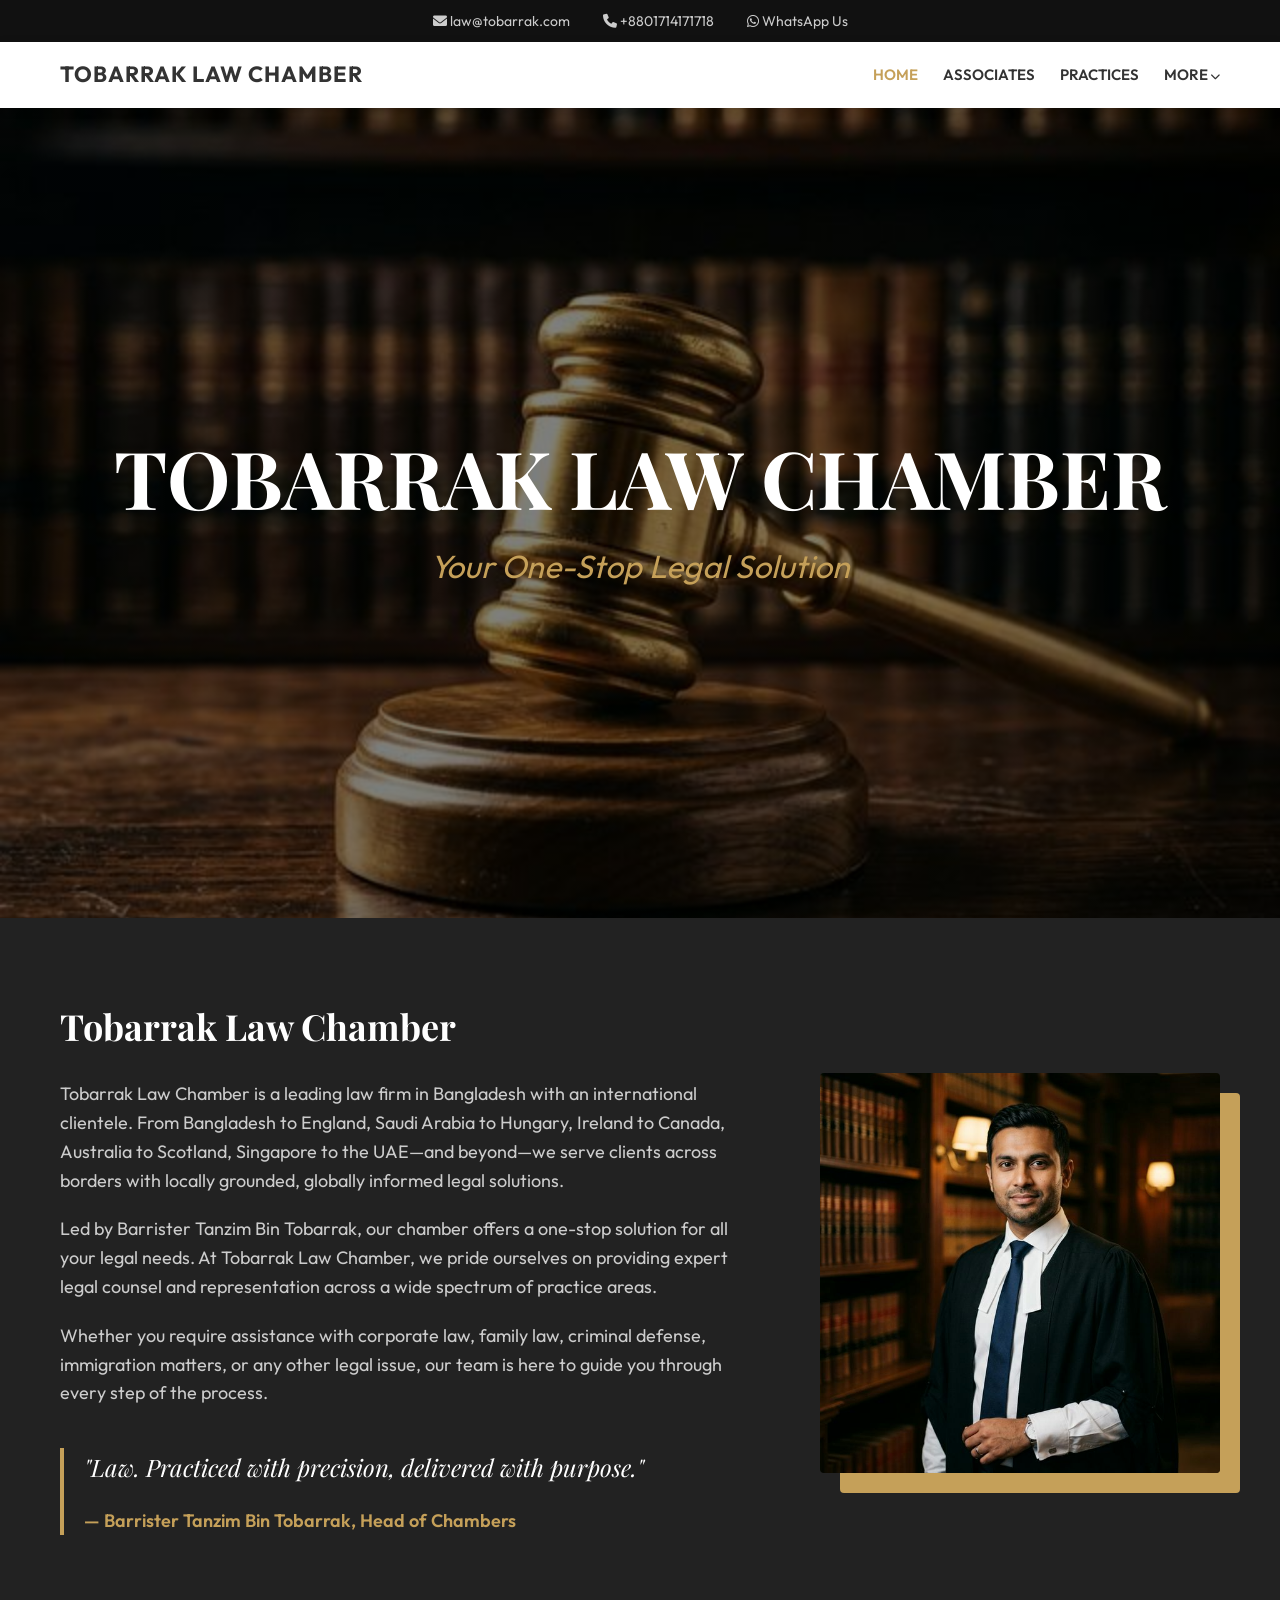
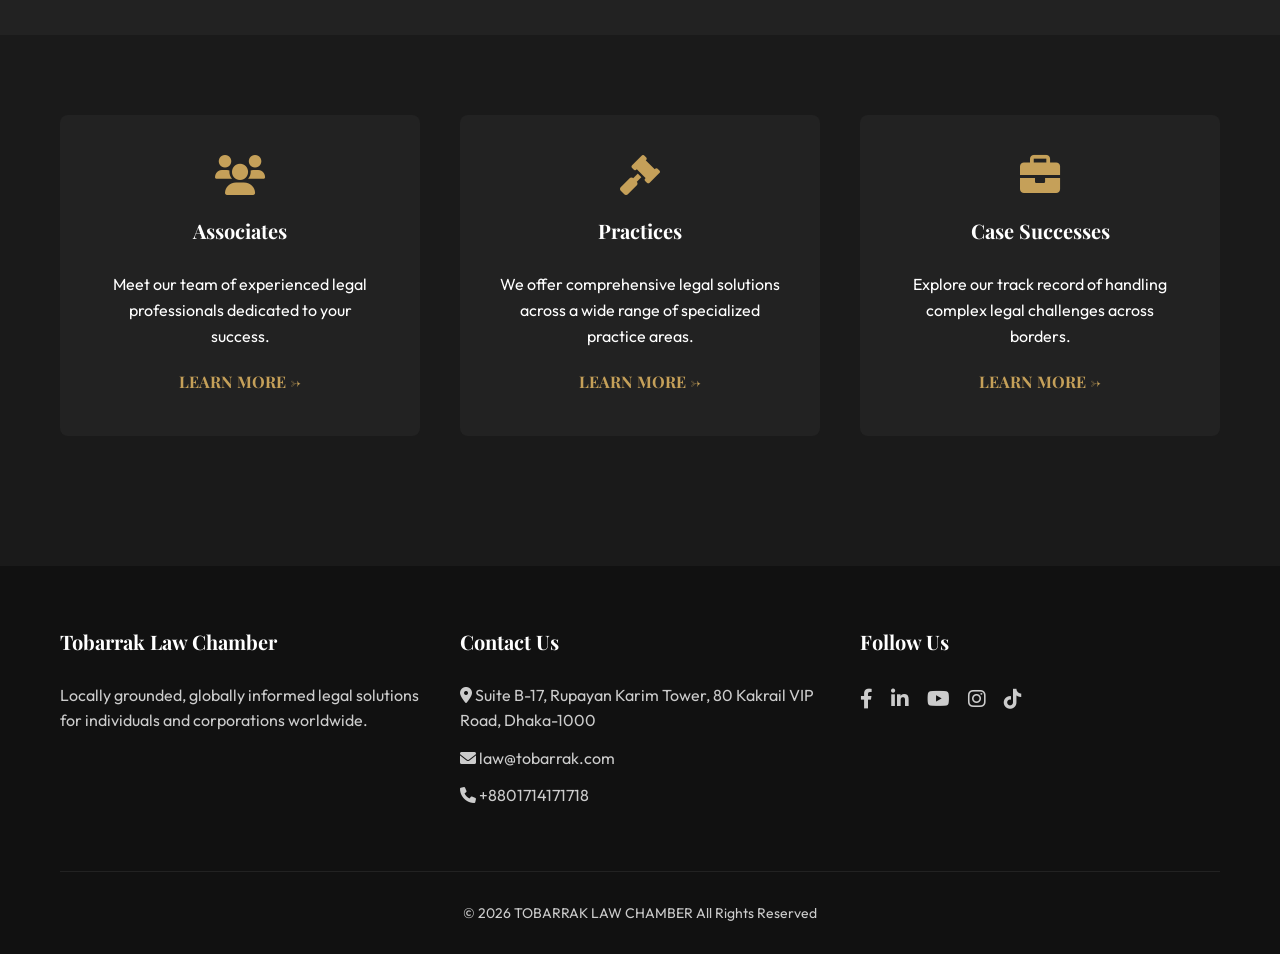
==== index.html @ a525fd48 "Initial commit: Tobarrak Law Chamber website clone (raw HTML/CSS/JS)" ====
<!DOCTYPE html>
<html lang="en">
<head>
    <meta charset="UTF-8">
    <meta name="viewport" content="width=device-width, initial-scale=1.0">
    <title>TOBARRAK LAW CHAMBER - Your One-Stop Legal Solution</title>
    <link rel="stylesheet" href="css/style.css">
    <!-- Font Awesome for icons -->
    <link rel="stylesheet" href="https://cdnjs.cloudflare.com/ajax/libs/font-awesome/6.0.0/css/all.min.css">
</head>
<body>
    <!-- Top Contact Bar -->
    <div class="top-bar">
        <div class="container">
            <a href="mailto:law@tobarrak.com"><i class="fas fa-envelope"></i> law@tobarrak.com</a>
            <a href="tel:+8801714171718"><i class="fas fa-phone"></i> +8801714171718</a>
            <a href="http://wa.me/8801614171718" target="_blank"><i class="fab fa-whatsapp"></i> WhatsApp Us</a>
        </div>
    </div>

    <!-- Header Navigation -->
    <header>
        <div class="nav-container">
            <div class="logo-area">
                <div class="site-title">Tobarrak Law Chamber</div>
            </div>
            <div class="menu-toggle">
                <i class="fas fa-bars"></i>
            </div>
            <nav>
                <ul>
                    <li class="active"><a href="index.html">Home</a></li>
                    <li><a href="associates.html">Associates</a></li>
                    <li><a href="practices.html">Practices</a></li>
                    <li>
                        <a href="#">More <i class="fas fa-chevron-down" style="font-size: 10px;"></i></a>
                        <div class="dropdown-menu">
                            <a href="case-client-successes.html">Case & Client Successes</a>
                            <a href="contact-us.html">Contact Us</a>
                        </div>
                    </li>
                </ul>
            </nav>
        </div>
    </header>

    <!-- Hero Section -->
    <section class="hero">
        <h1 class="hero-title animate-on-scroll">TOBARRAK LAW CHAMBER</h1>
        <p class="hero-tagline animate-on-scroll">Your One-Stop Legal Solution</p>
    </section>

    <!-- About Section -->
    <section class="dark-section">
        <div class="container">
            <div class="about-grid">
                <div class="about-text animate-on-scroll">
                    <h2>Tobarrak Law Chamber</h2>
                    <p>Tobarrak Law Chamber is a leading law firm in Bangladesh with an international clientele. From Bangladesh to England, Saudi Arabia to Hungary, Ireland to Canada, Australia to Scotland, Singapore to the UAE—and beyond—we serve clients across borders with locally grounded, globally informed legal solutions.</p>
                    <p>Led by Barrister Tanzim Bin Tobarrak, our chamber offers a one-stop solution for all your legal needs. At Tobarrak Law Chamber, we pride ourselves on providing expert legal counsel and representation across a wide spectrum of practice areas.</p>
                    <p>Whether you require assistance with corporate law, family law, criminal defense, immigration matters, or any other legal issue, our team is here to guide you through every step of the process.</p>
                    <div style="margin-top: 40px; border-left: 4px solid var(--accent); padding-left: 20px;">
                        <p class="serif" style="font-style: italic; font-size: 24px; color: #fff;">"Law. Practiced with precision, delivered with purpose."</p>
                        <p style="font-weight: 600; color: var(--accent);">— Barrister Tanzim Bin Tobarrak, Head of Chambers</p>
                    </div>
                </div>
                <div class="about-img animate-on-scroll">
                    <img src="assets/barrister.png" alt="Barrister Tanzim Bin Tobarrak">
                </div>
            </div>
        </div>
    </section>

    <!-- Quick Links Grid -->
    <section>
        <div class="container">
            <div class="footer-grid">
                <div class="footer-col" style="background: #222; padding: 40px; border-radius: 8px; text-align: center;">
                    <i class="fas fa-users" style="font-size: 40px; color: var(--accent); margin-bottom: 20px;"></i>
                    <h3>Associates</h3>
                    <p style="margin-bottom: 20px;">Meet our team of experienced legal professionals dedicated to your success.</p>
                    <a href="associates.html" class="serif" style="color: var(--accent); font-weight: 700;">LEARN MORE &rarr;</a>
                </div>
                <div class="footer-col" style="background: #222; padding: 40px; border-radius: 8px; text-align: center;">
                    <i class="fas fa-gavel" style="font-size: 40px; color: var(--accent); margin-bottom: 20px;"></i>
                    <h3>Practices</h3>
                    <p style="margin-bottom: 20px;">We offer comprehensive legal solutions across a wide range of specialized practice areas.</p>
                    <a href="practices.html" class="serif" style="color: var(--accent); font-weight: 700;">LEARN MORE &rarr;</a>
                </div>
                <div class="footer-col" style="background: #222; padding: 40px; border-radius: 8px; text-align: center;">
                    <i class="fas fa-briefcase" style="font-size: 40px; color: var(--accent); margin-bottom: 20px;"></i>
                    <h3>Case Successes</h3>
                    <p style="margin-bottom: 20px;">Explore our track record of handling complex legal challenges across borders.</p>
                    <a href="case-client-successes.html" class="serif" style="color: var(--accent); font-weight: 700;">LEARN MORE &rarr;</a>
                </div>
            </div>
        </div>
    </section>

    <!-- Footer -->
    <footer>
        <div class="container">
            <div class="footer-grid">
                <div class="footer-col">
                    <h3 class="serif">Tobarrak Law Chamber</h3>
                    <p>Locally grounded, globally informed legal solutions for individuals and corporations worldwide.</p>
                </div>
                <div class="footer-col">
                    <h3>Contact Us</h3>
                    <ul class="footer-links">
                        <li><i class="fas fa-location-dot"></i> Suite B-17, Rupayan Karim Tower, 80 Kakrail VIP Road, Dhaka-1000</li>
                        <li><i class="fas fa-envelope"></i> law@tobarrak.com</li>
                        <li><i class="fas fa-phone"></i> +8801714171718</li>
                    </ul>
                </div>
                <div class="footer-col">
                    <h3>Follow Us</h3>
                    <div class="social-icons">
                        <a href="#"><i class="fab fa-facebook-f"></i></a>
                        <a href="#"><i class="fab fa-linkedin-in"></i></a>
                        <a href="#"><i class="fab fa-youtube"></i></a>
                        <a href="#"><i class="fab fa-instagram"></i></a>
                        <a href="#"><i class="fab fa-tiktok"></i></a>
                    </div>
                </div>
            </div>
            <div class="copyright">
                <p>&copy; 2026 TOBARRAK LAW CHAMBER All Rights Reserved</p>
            </div>
        </div>
    </footer>

    <script src="js/main.js"></script>
</body>
</html>
---- css/style.css ----
@import url('https://fonts.googleapis.com/css2?family=Outfit:wght@300;400;600&family=Playfair+Display:ital,wght@0,400;0,700;1,400&display=swap');

:root {
    --primary-bg: #1a1a1a;
    --secondary-bg: #222222;
    --accent: #c5a059;
    --accent-hover: #b38f4d;
    --text-main: #ffffff;
    --text-muted: #cccccc;
    --header-bg: #ffffff;
    --nav-text: #333333;
    --top-bar-bg: #111111;
    --max-width: 1200px;
    --section-padding: 80px 20px;
    --transition: all 0.3s ease;
}

* {
    margin: 0;
    padding: 0;
    box-sizing: border-box;
}

body {
    font-family: 'Outfit', sans-serif;
    line-height: 1.6;
    color: var(--text-main);
    background-color: var(--primary-bg);
    overflow-x: hidden;
}

h1, h2, h3, .serif {
    font-family: 'Playfair Display', serif;
}

a {
    text-decoration: none;
    color: inherit;
    transition: var(--transition);
}

ul {
    list-style: none;
}

.container {
    max-width: var(--max-width);
    margin: 0 auto;
    padding: 0 20px;
}

/* Header & Nav */
.top-bar {
    background-color: var(--top-bar-bg);
    padding: 10px 0;
    font-size: 14px;
    text-align: center;
}

.top-bar a {
    margin: 0 15px;
    color: var(--text-muted);
}

.top-bar a:hover {
    color: var(--accent);
}

header {
    background: var(--header-bg);
    color: var(--nav-text);
    padding: 15px 0;
    position: sticky;
    top: 0;
    z-index: 1000;
    box-shadow: 0 2px 10px rgba(0,0,0,0.1);
    transition: var(--transition);
}

.nav-container {
    display: flex;
    justify-content: space-between;
    align-items: center;
    max-width: var(--max-width);
    margin: 0 auto;
    padding: 0 20px;
}

.logo-area {
    display: flex;
    align-items: center;
}

.logo-img {
    height: 40px;
    margin-right: 15px;
}

.site-title {
    font-size: 22px;
    font-weight: 700;
    text-transform: uppercase;
    letter-spacing: 1px;
}

nav ul {
    display: flex;
    align-items: center;
}

nav li {
    margin-left: 25px;
    position: relative;
}

nav a {
    font-weight: 600;
    font-size: 15px;
    text-transform: uppercase;
}

nav a:hover, nav li.active a {
    color: var(--accent);
}

/* Dropdown */
.dropdown-menu {
    position: absolute;
    top: 100%;
    right: 0;
    background: #fff;
    min-width: 200px;
    box-shadow: 0 5px 15px rgba(0,0,0,0.1);
    opacity: 0;
    visibility: hidden;
    transform: translateY(10px);
    transition: var(--transition);
    padding: 10px 0;
}

nav li:hover .dropdown-menu {
    opacity: 1;
    visibility: visible;
    transform: translateY(0);
}

.dropdown-menu a {
    display: block;
    padding: 10px 20px;
    text-transform: none;
    font-weight: 400;
}

.dropdown-menu a:hover {
    background: #f9f9f9;
}

/* Hero Section */
.hero {
    height: 90vh;
    background: linear-gradient(rgba(0,0,0,0.5), rgba(0,0,0,0.5)), url('../assets/hero-bg.png');
    background-size: cover;
    background-position: center;
    display: flex;
    flex-direction: column;
    justify-content: center;
    align-items: center;
    text-align: center;
    padding: 20px;
}

.hero-title {
    font-size: clamp(40px, 8vw, 80px);
    margin-bottom: 20px;
    color: #fff;
    text-transform: uppercase;
    line-height: 1.1;
}

.hero-tagline {
    font-size: clamp(20px, 4vw, 32px);
    font-style: italic;
    color: var(--accent);
}

/* Sections */
section {
    padding: var(--section-padding);
}

.dark-section {
    background-color: var(--secondary-bg);
}

/* About Section */
.about-grid {
    display: grid;
    grid-template-columns: 1fr 400px;
    gap: 60px;
    align-items: center;
}

.about-text h2 {
    font-size: 36px;
    margin-bottom: 25px;
}

.about-text p {
    margin-bottom: 20px;
    color: var(--text-muted);
    font-size: 18px;
}

.about-img img {
    width: 100%;
    border-radius: 4px;
    box-shadow: 20px 20px 0 var(--accent);
}

/* Footer style */
footer {
    background: #111;
    padding: 60px 0 30px;
    color: var(--text-muted);
}

.footer-grid {
    display: grid;
    grid-template-columns: repeat(auto-fit, minmax(250px, 1fr));
    gap: 40px;
    margin-bottom: 50px;
}

.footer-col h3 {
    color: #fff;
    margin-bottom: 25px;
    font-size: 20px;
}

.footer-links li {
    margin-bottom: 12px;
}

.social-icons a {
    font-size: 20px;
    margin-right: 15px;
}

.copyright {
    text-align: center;
    border-top: 1px solid #222;
    padding-top: 30px;
    font-size: 14px;
}

/* Mobile Nav Toggle */
.menu-toggle {
    display: none;
    font-size: 24px;
    cursor: pointer;
}

@media (max-width: 991px) {
    .about-grid {
        grid-template-columns: 1fr;
    }
    
    .about-img {
        order: -1;
        max-width: 500px;
        margin: 0 auto;
    }

    .menu-toggle {
        display: block;
    }

    nav {
        position: fixed;
        left: -100%;
        top: 0;
        width: 100%;
        height: 100vh;
        background: #fff;
        transition: 0.4s;
        z-index: 1001;
        display: flex;
        justify-content: center;
        align-items: center;
    }

    nav.active {
        left: 0;
    }

    nav ul {
        flex-direction: column;
    }

    nav li {
        margin: 15px 0;
    }

    .dropdown-menu {
        position: static;
        opacity: 1;
        visibility: visible;
        transform: none;
        box-shadow: none;
        text-align: center;
        background: #f4f4f4;
    }
}
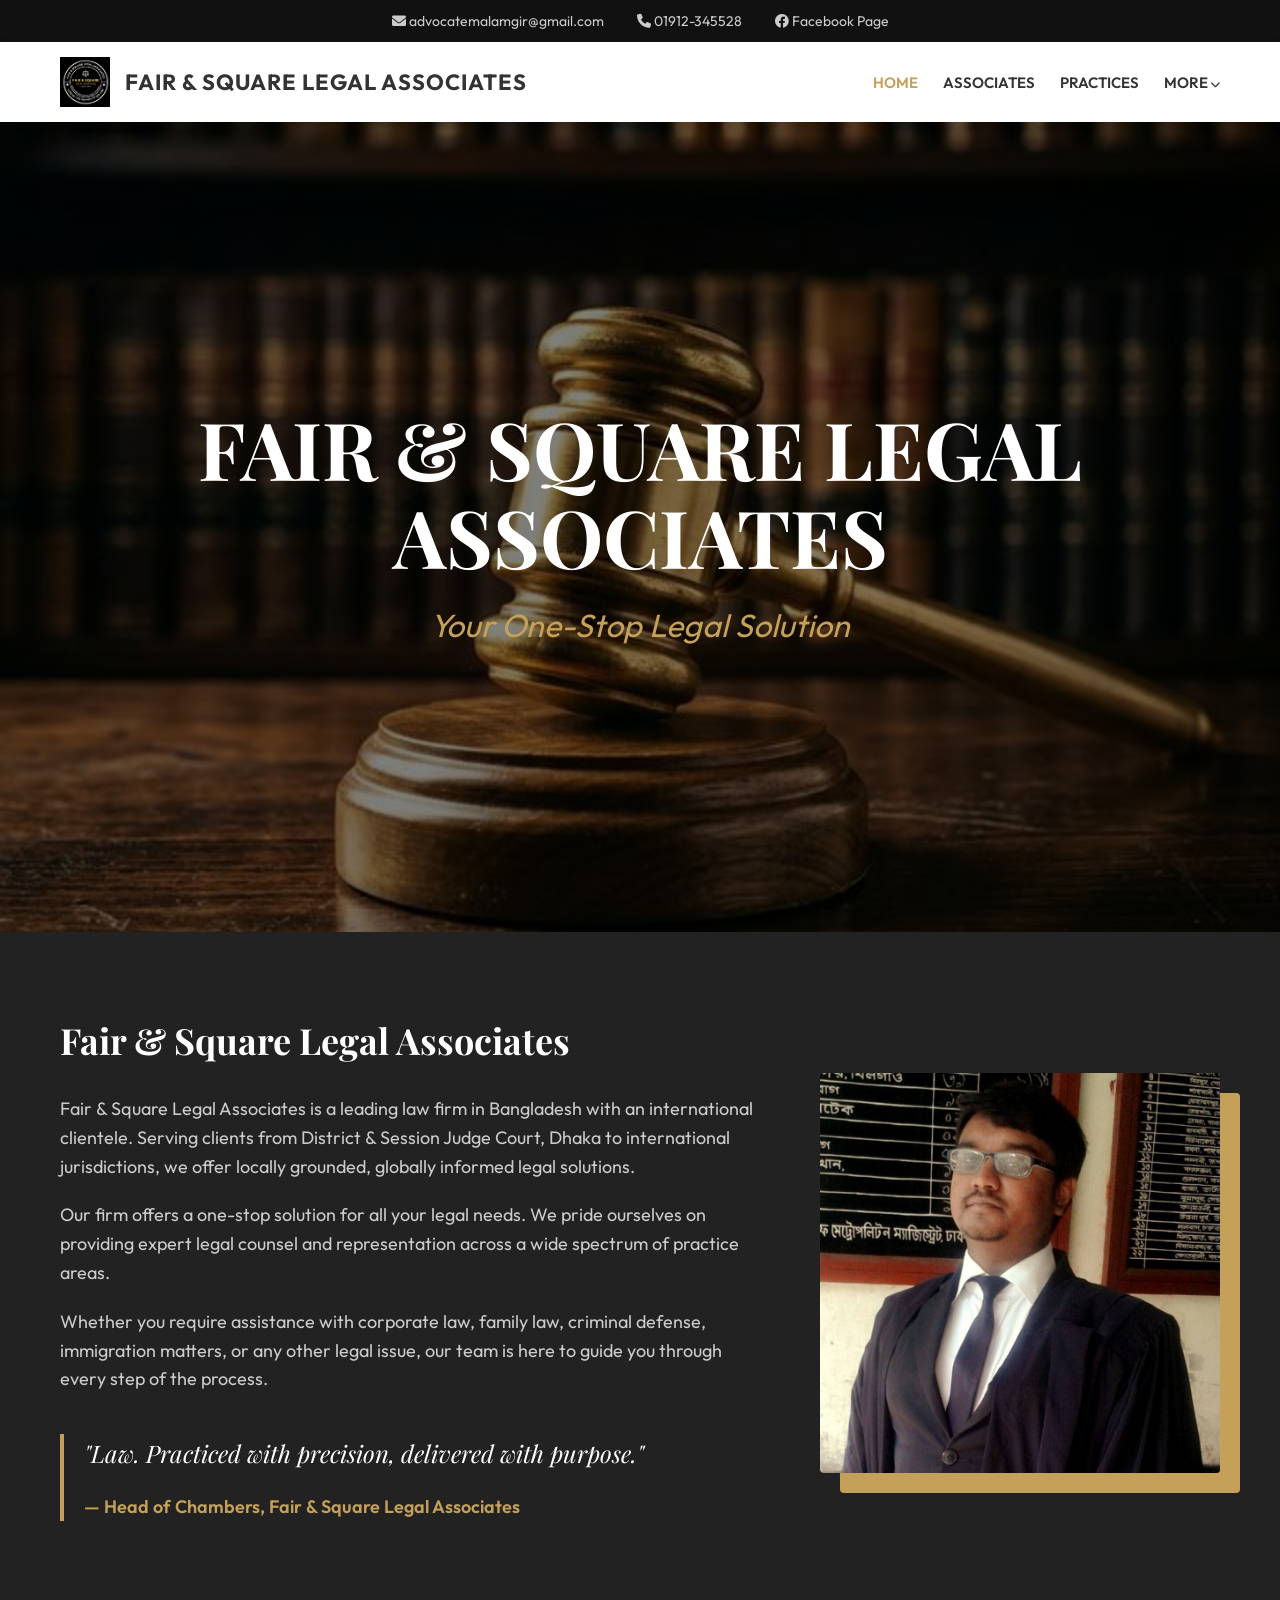
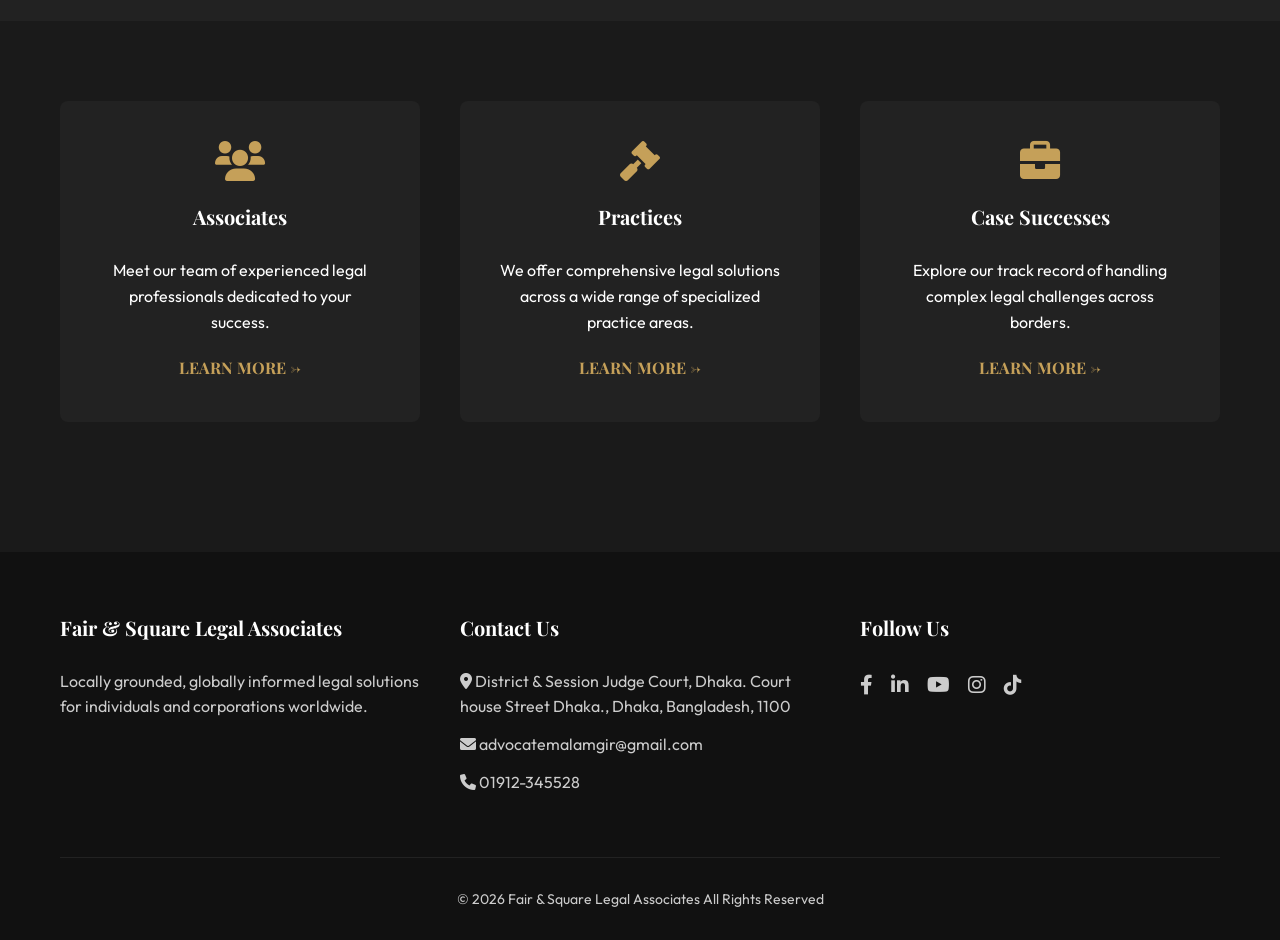
==== commit 453f9aa3: "Rebrand to Fair & Square Legal Associates: Updated name, logo, advocate portrait, contact info, and " ====
--- a/index.html
+++ b/index.html
@@ -3,8 +3,9 @@
 <head>
     <meta charset="UTF-8">
     <meta name="viewport" content="width=device-width, initial-scale=1.0">
-    <title>TOBARRAK LAW CHAMBER - Your One-Stop Legal Solution</title>
+    <title>Fair & Square Legal Associates - Your One-Stop Legal Solution</title>
     <link rel="stylesheet" href="css/style.css">
+    <link rel="icon" type="image/x-icon" href="favicon.ico">
     <!-- Font Awesome for icons -->
     <link rel="stylesheet" href="https://cdnjs.cloudflare.com/ajax/libs/font-awesome/6.0.0/css/all.min.css">
 </head>
@@ -12,9 +13,9 @@
     <!-- Top Contact Bar -->
     <div class="top-bar">
         <div class="container">
-            <a href="mailto:law@tobarrak.com"><i class="fas fa-envelope"></i> law@tobarrak.com</a>
-            <a href="tel:+8801714171718"><i class="fas fa-phone"></i> +8801714171718</a>
-            <a href="http://wa.me/8801614171718" target="_blank"><i class="fab fa-whatsapp"></i> WhatsApp Us</a>
+            <a href="mailto:advocatemalamgir@gmail.com"><i class="fas fa-envelope"></i> advocatemalamgir@gmail.com</a>
+            <a href="tel:01912-345528"><i class="fas fa-phone"></i> 01912-345528</a>
+            <a href="https://www.facebook.com/profile.php?id=61578124595569" target="_blank"><i class="fab fa-facebook"></i> Facebook Page</a>
         </div>
     </div>
 
@@ -22,7 +23,10 @@
     <header>
         <div class="nav-container">
             <div class="logo-area">
-                <div class="site-title">Tobarrak Law Chamber</div>
+                <a href="index.html" style="text-decoration: none; display: flex; align-items: center; gap: 15px;">
+                    <img src="assets/logo.jpg" alt="Logo" style="height: 50px;">
+                    <div class="site-title" style="color: #333;">Fair & Square Legal Associates</div>
+                </a>
             </div>
             <div class="menu-toggle">
                 <i class="fas fa-bars"></i>
@@ -46,7 +50,7 @@
 
     <!-- Hero Section -->
     <section class="hero">
-        <h1 class="hero-title animate-on-scroll">TOBARRAK LAW CHAMBER</h1>
+        <h1 class="hero-title animate-on-scroll">Fair & Square Legal Associates</h1>
         <p class="hero-tagline animate-on-scroll">Your One-Stop Legal Solution</p>
     </section>
 
@@ -55,17 +59,17 @@
         <div class="container">
             <div class="about-grid">
                 <div class="about-text animate-on-scroll">
-                    <h2>Tobarrak Law Chamber</h2>
-                    <p>Tobarrak Law Chamber is a leading law firm in Bangladesh with an international clientele. From Bangladesh to England, Saudi Arabia to Hungary, Ireland to Canada, Australia to Scotland, Singapore to the UAE—and beyond—we serve clients across borders with locally grounded, globally informed legal solutions.</p>
-                    <p>Led by Barrister Tanzim Bin Tobarrak, our chamber offers a one-stop solution for all your legal needs. At Tobarrak Law Chamber, we pride ourselves on providing expert legal counsel and representation across a wide spectrum of practice areas.</p>
+                    <h2>Fair & Square Legal Associates</h2>
+                    <p>Fair & Square Legal Associates is a leading law firm in Bangladesh with an international clientele. Serving clients from District & Session Judge Court, Dhaka to international jurisdictions, we offer locally grounded, globally informed legal solutions.</p>
+                    <p>Our firm offers a one-stop solution for all your legal needs. We pride ourselves on providing expert legal counsel and representation across a wide spectrum of practice areas.</p>
                     <p>Whether you require assistance with corporate law, family law, criminal defense, immigration matters, or any other legal issue, our team is here to guide you through every step of the process.</p>
                     <div style="margin-top: 40px; border-left: 4px solid var(--accent); padding-left: 20px;">
                         <p class="serif" style="font-style: italic; font-size: 24px; color: #fff;">"Law. Practiced with precision, delivered with purpose."</p>
-                        <p style="font-weight: 600; color: var(--accent);">— Barrister Tanzim Bin Tobarrak, Head of Chambers</p>
+                        <p style="font-weight: 600; color: var(--accent);">— Head of Chambers, Fair & Square Legal Associates</p>
                     </div>
                 </div>
                 <div class="about-img animate-on-scroll">
-                    <img src="assets/barrister.png" alt="Barrister Tanzim Bin Tobarrak">
+                    <img src="assets/advocate.jpg" alt="Advocate Profile">
                 </div>
             </div>
         </div>
@@ -102,21 +106,21 @@
         <div class="container">
             <div class="footer-grid">
                 <div class="footer-col">
-                    <h3 class="serif">Tobarrak Law Chamber</h3>
+                    <h3 class="serif">Fair & Square Legal Associates</h3>
                     <p>Locally grounded, globally informed legal solutions for individuals and corporations worldwide.</p>
                 </div>
                 <div class="footer-col">
                     <h3>Contact Us</h3>
                     <ul class="footer-links">
-                        <li><i class="fas fa-location-dot"></i> Suite B-17, Rupayan Karim Tower, 80 Kakrail VIP Road, Dhaka-1000</li>
-                        <li><i class="fas fa-envelope"></i> law@tobarrak.com</li>
-                        <li><i class="fas fa-phone"></i> +8801714171718</li>
+                        <li><i class="fas fa-location-dot"></i> District & Session Judge Court, Dhaka. Court house Street Dhaka., Dhaka, Bangladesh, 1100</li>
+                        <li><i class="fas fa-envelope"></i> advocatemalamgir@gmail.com</li>
+                        <li><i class="fas fa-phone"></i> 01912-345528</li>
                     </ul>
                 </div>
                 <div class="footer-col">
                     <h3>Follow Us</h3>
                     <div class="social-icons">
-                        <a href="#"><i class="fab fa-facebook-f"></i></a>
+                        <a href="https://www.facebook.com/profile.php?id=61578124595569" target="_blank"><i class="fab fa-facebook-f"></i></a>
                         <a href="#"><i class="fab fa-linkedin-in"></i></a>
                         <a href="#"><i class="fab fa-youtube"></i></a>
                         <a href="#"><i class="fab fa-instagram"></i></a>
@@ -125,7 +129,7 @@
                 </div>
             </div>
             <div class="copyright">
-                <p>&copy; 2026 TOBARRAK LAW CHAMBER All Rights Reserved</p>
+                <p>&copy; 2026 Fair & Square Legal Associates All Rights Reserved</p>
             </div>
         </div>
     </footer>
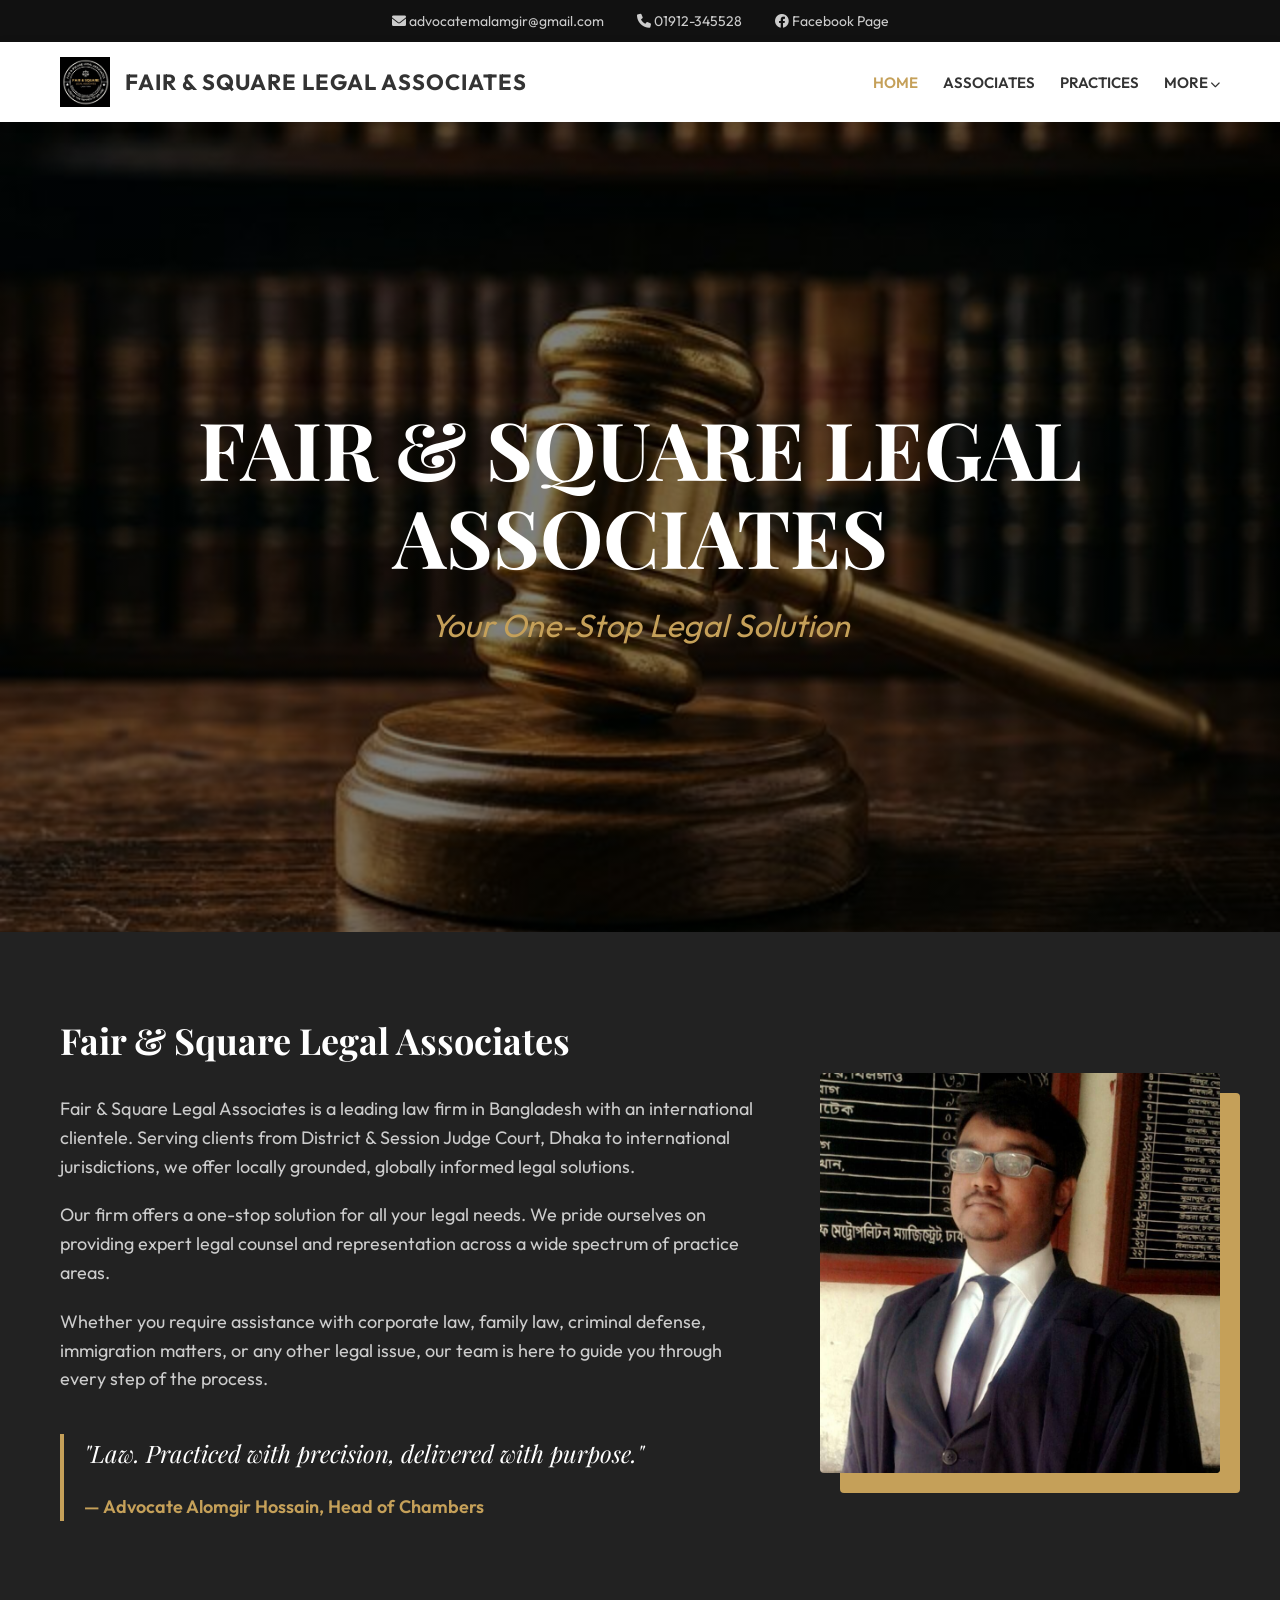
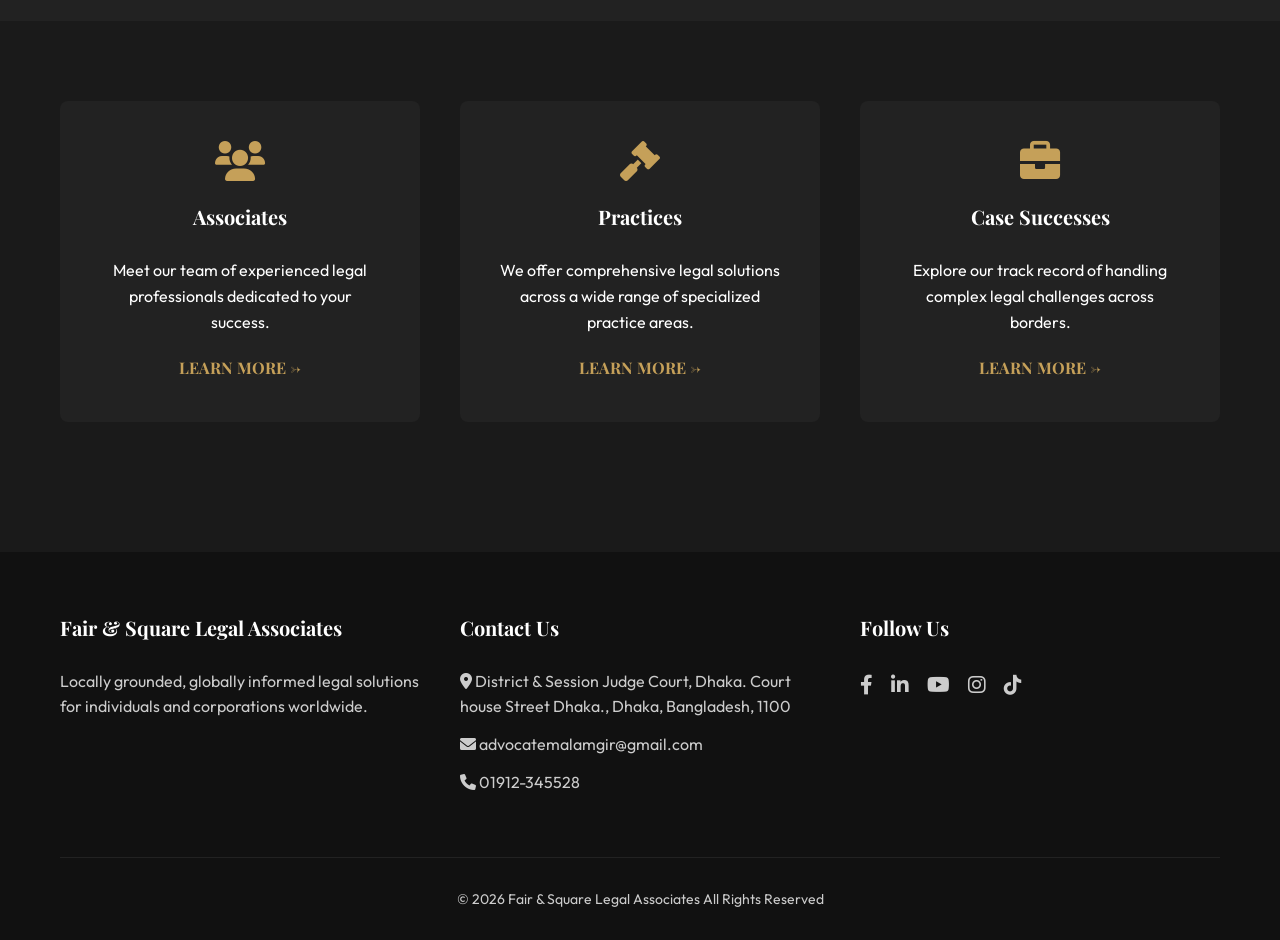
==== commit 0e3f4cc4: "Add name: Advocate Alomgir Hossain" ====
--- a/index.html
+++ b/index.html
@@ -65,7 +65,7 @@
                     <p>Whether you require assistance with corporate law, family law, criminal defense, immigration matters, or any other legal issue, our team is here to guide you through every step of the process.</p>
                     <div style="margin-top: 40px; border-left: 4px solid var(--accent); padding-left: 20px;">
                         <p class="serif" style="font-style: italic; font-size: 24px; color: #fff;">"Law. Practiced with precision, delivered with purpose."</p>
-                        <p style="font-weight: 600; color: var(--accent);">— Head of Chambers, Fair & Square Legal Associates</p>
+                        <p style="font-weight: 600; color: var(--accent);">— Advocate Alomgir Hossain, Head of Chambers</p>
                     </div>
                 </div>
                 <div class="about-img animate-on-scroll">
